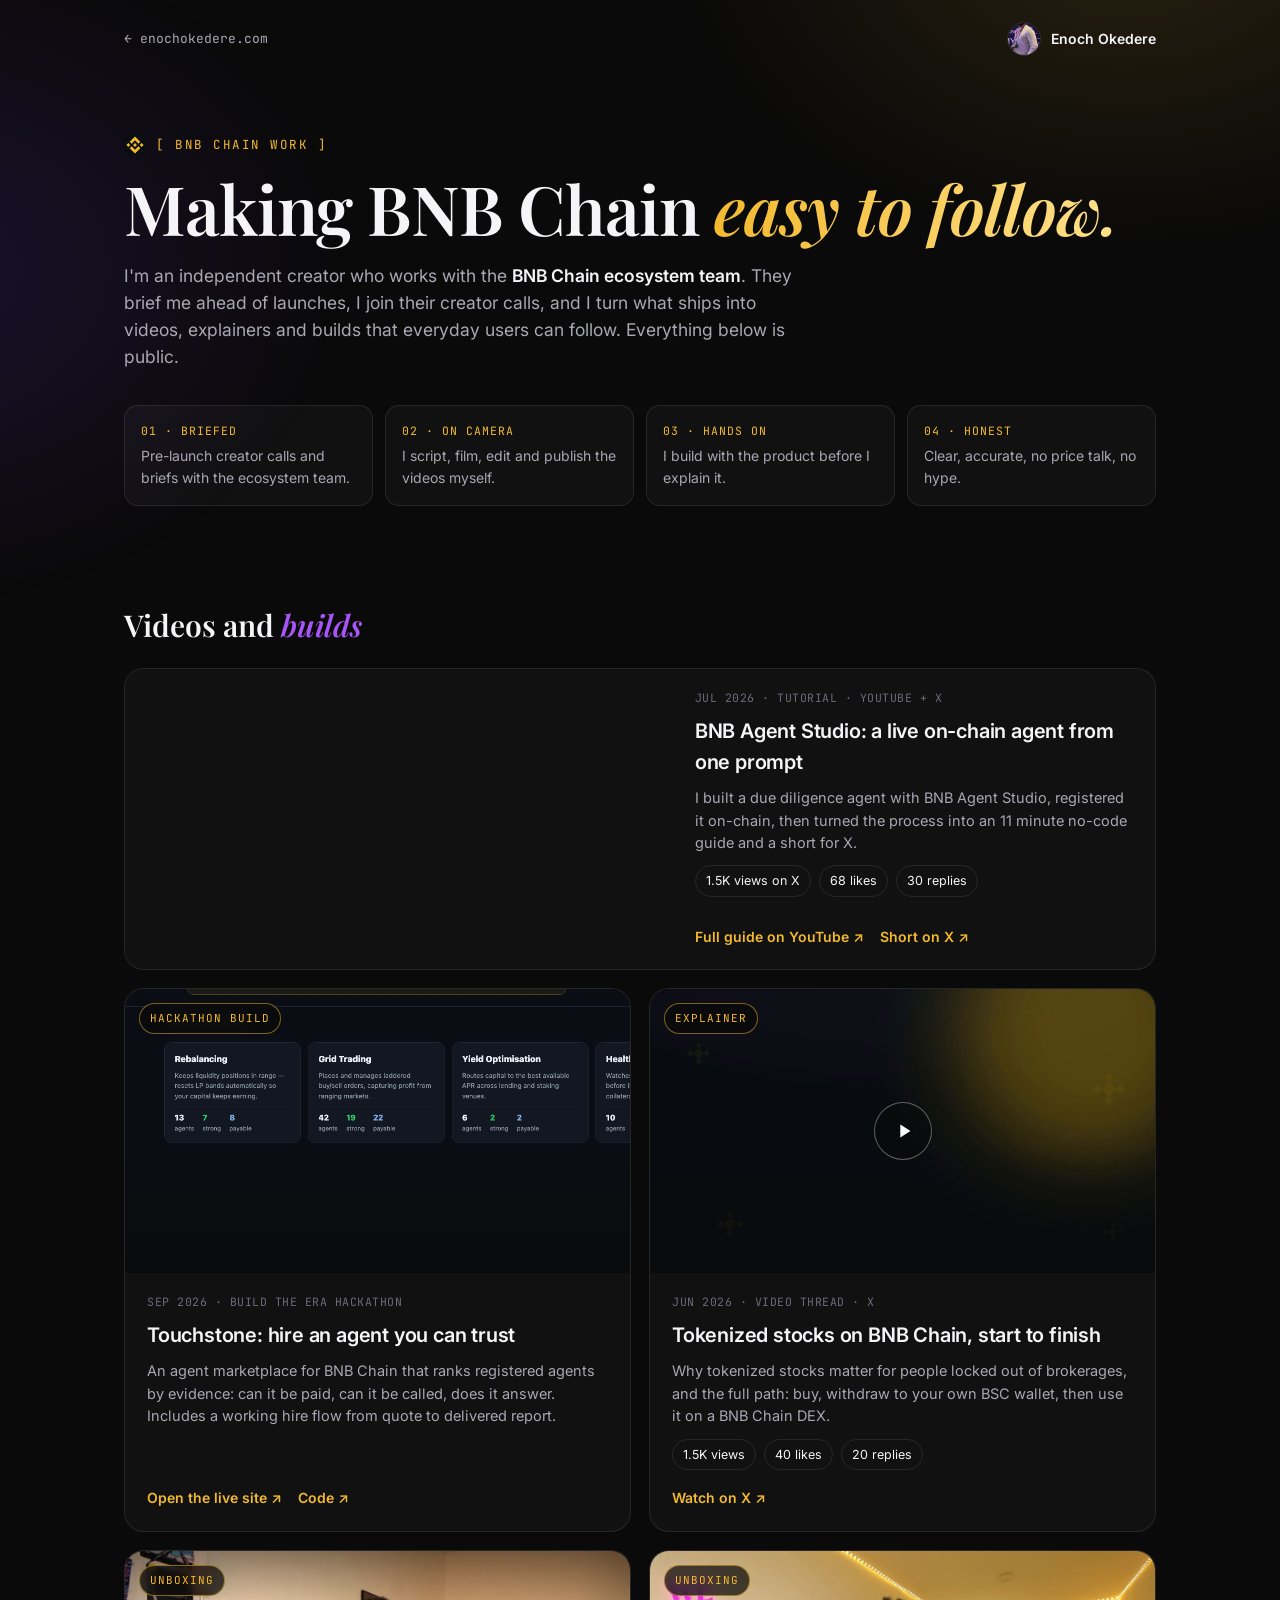
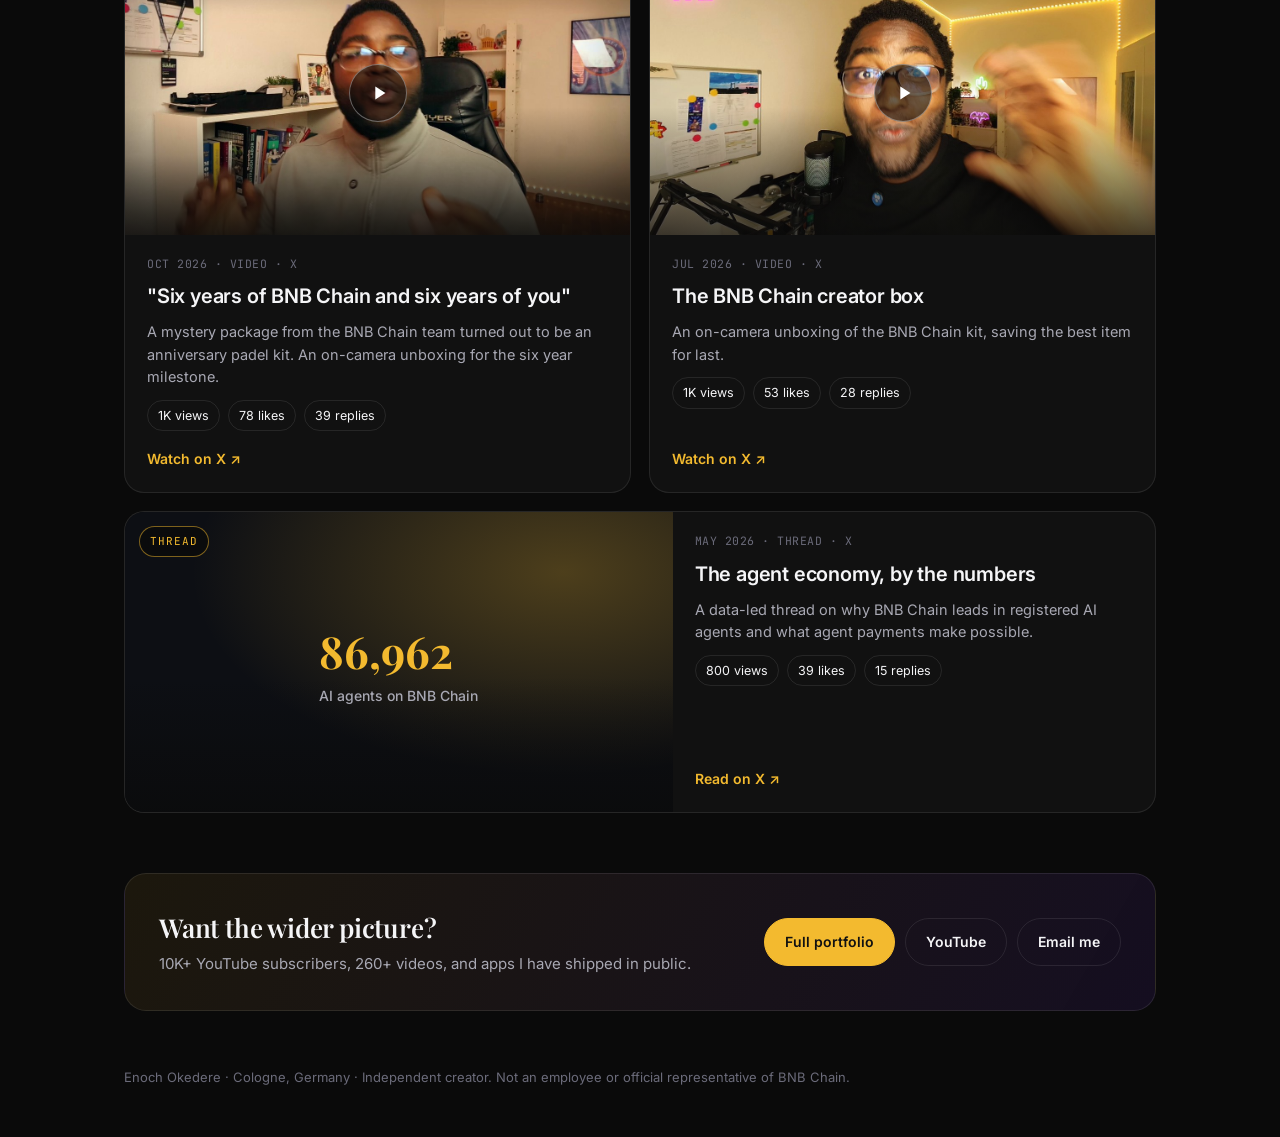
==== bnb.html @ f567ab80 "Add BNB Chain work page, refresh ecosystems Add /bnb page with BNB Chain videos, unboxings and the T" ====
<!DOCTYPE html>
<html lang="en">
<head>
  <meta charset="UTF-8" />
  <meta name="viewport" content="width=device-width, initial-scale=1.0" />
  <title>BNB Chain Work · Enoch Okedere</title>
  <meta name="description" content="Videos, explainers, unboxings and an agent marketplace Enoch Okedere has made with and for the BNB Chain ecosystem." />
  <link rel="icon" type="image/svg+xml" href="assets/favicon.svg" />
  <meta name="theme-color" content="#0a0a0a" />
  <meta property="og:title" content="BNB Chain Work · Enoch Okedere" />
  <meta property="og:description" content="Tutorials, explainers, unboxings and a hackathon build for the BNB Chain ecosystem." />
  <meta property="og:url" content="https://enochokedere.com/bnb" />
  <meta property="og:image" content="https://enochokedere.com/assets/og-card.jpg" />
  <link rel="canonical" href="https://enochokedere.com/bnb" />
  <link rel="preconnect" href="https://fonts.googleapis.com" />
  <link rel="preconnect" href="https://fonts.gstatic.com" crossorigin />
  <link href="https://fonts.googleapis.com/css2?family=Inter:wght@300;400;500;600;700&family=Playfair+Display:ital,wght@0,400;0,600;0,700;1,400;1,600;1,700&family=JetBrains+Mono:wght@400;500&display=swap" rel="stylesheet" />
  <style>
    :root { --bg:#0a0a0a; --card:rgba(255,255,255,0.03); --line:rgba(255,255,255,0.09); --text:#f5f5f7; --mute:#a8a8b3; --dim:#6b6b7a; --purple:#7C3AED; --violet:#A855F7; --gold:#F3BA2F; }
    * { box-sizing:border-box; margin:0; padding:0; }
    html { scroll-behavior:smooth; }
    body { background:var(--bg); color:var(--text); font-family:Inter,system-ui,sans-serif; line-height:1.55; -webkit-font-smoothing:antialiased; overflow-x:hidden; }
    body::before { content:""; position:fixed; inset:0; pointer-events:none; background:radial-gradient(700px 500px at 88% -8%, rgba(243,186,47,0.13), transparent 65%), radial-gradient(700px 520px at -8% 30%, rgba(124,58,237,0.16), transparent 65%); }
    a { color:inherit; text-decoration:none; }
    .wrap { position:relative; max-width:1080px; margin:0 auto; padding:0 24px; }
    .top { display:flex; justify-content:space-between; align-items:center; padding:22px 0; }
    .back { font-family:'JetBrains Mono',monospace; font-size:13px; color:var(--mute); }
    .back:hover { color:var(--text); }
    .me { display:flex; align-items:center; gap:10px; font-weight:600; font-size:14px; }
    .me img { width:34px; height:34px; border-radius:50%; object-fit:cover; border:1px solid var(--line); }
    header { padding:56px 0 34px; }
    .eyebrow { font-family:'JetBrains Mono',monospace; font-size:12.5px; letter-spacing:1.5px; color:var(--gold); text-transform:uppercase; display:flex; align-items:center; gap:10px; }
    .eyebrow img { width:22px; height:22px; border-radius:6px; }
    h1 { font-family:'Playfair Display',serif; font-weight:600; font-size:clamp(38px,6.4vw,68px); line-height:1.06; letter-spacing:-1px; margin:16px 0 18px; }
    h1 i { font-style:italic; background:linear-gradient(90deg,var(--gold),#FFE08A); -webkit-background-clip:text; background-clip:text; color:transparent; }
    .lede { max-width:680px; color:var(--mute); font-size:17.5px; }
    .lede b { color:var(--text); font-weight:600; }
    .how { display:grid; grid-template-columns:repeat(4,1fr); gap:12px; margin:34px 0 8px; }
    .how div { border:1px solid var(--line); background:var(--card); border-radius:14px; padding:16px; }
    .how span { display:block; font-family:'JetBrains Mono',monospace; font-size:11.5px; color:var(--gold); letter-spacing:1px; margin-bottom:6px; }
    .how p { font-size:14px; color:var(--mute); }
    h2 { font-family:'Playfair Display',serif; font-weight:600; font-size:30px; margin:54px 0 20px; }
    h2 i { font-style:italic; color:var(--violet); }
    .grid { display:grid; grid-template-columns:repeat(2,1fr); gap:18px; }
    .card { border:1px solid var(--line); background:var(--card); border-radius:20px; overflow:hidden; display:flex; flex-direction:column; transition:border-color .25s, transform .25s; }
    .card:hover { border-color:rgba(243,186,47,0.45); transform:translateY(-3px); }
    .card.wide { grid-column:1 / -1; flex-direction:row; }
    .card.wide .thumb { flex:1.25; aspect-ratio:auto; min-height:300px; }
    .card.wide .body { flex:1; justify-content:center; }
    .thumb { position:relative; aspect-ratio:16/9; background:#111 center/cover no-repeat; display:block; }
    .thumb iframe { position:absolute; inset:0; width:100%; height:100%; border:0; }
    .thumb::after { content:""; position:absolute; inset:0; background:linear-gradient(180deg,transparent 55%,rgba(10,10,10,0.75)); pointer-events:none; }
    .thumb.embed::after { display:none; }
    .pill { position:absolute; left:14px; top:14px; z-index:2; font-family:'JetBrains Mono',monospace; font-size:11px; letter-spacing:1px; padding:6px 10px; border-radius:999px; background:rgba(10,10,10,0.72); border:1px solid rgba(243,186,47,0.5); color:var(--gold); backdrop-filter:blur(6px); }
    .play { position:absolute; left:50%; top:50%; transform:translate(-50%,-50%); z-index:2; width:58px; height:58px; border-radius:50%; background:rgba(10,10,10,0.6); border:1px solid rgba(255,255,255,0.35); display:grid; place-items:center; }
    .play svg { width:22px; height:22px; margin-left:3px; }
    .body { padding:20px 22px 22px; display:flex; flex-direction:column; gap:9px; flex:1; }
    .meta { font-family:'JetBrains Mono',monospace; font-size:11.5px; color:var(--dim); letter-spacing:.5px; }
    h3 { font-size:20px; font-weight:600; letter-spacing:-.2px; }
    .body p { font-size:14.5px; color:var(--mute); }
    .nums { display:flex; flex-wrap:wrap; gap:8px; margin-top:2px; }
    .nums span { font-size:12.5px; padding:5px 10px; border-radius:999px; border:1px solid var(--line); color:var(--text); }
    .links { display:flex; flex-wrap:wrap; gap:16px; margin-top:auto; padding-top:8px; }
    .links a { font-size:14px; font-weight:600; color:var(--gold); }
    .links a:hover { text-decoration:underline; }
    .text-thumb { background:radial-gradient(ellipse at 80% 20%, rgba(243,186,47,0.28), transparent 60%), #0d0f14; display:grid; place-items:center; }
    .text-thumb strong { font-family:'Playfair Display',serif; font-size:44px; font-weight:700; color:var(--gold); z-index:1; }
    .text-thumb small { display:block; font-family:Inter,sans-serif; font-size:14px; font-weight:500; color:var(--mute); text-align:center; }
    .cta { margin:60px 0 30px; border:1px solid var(--line); border-radius:22px; padding:34px; background:linear-gradient(120deg, rgba(243,186,47,0.08), rgba(124,58,237,0.10)); display:flex; justify-content:space-between; align-items:center; gap:20px; flex-wrap:wrap; }
    .cta h3 { font-family:'Playfair Display',serif; font-size:26px; }
    .cta p { color:var(--mute); font-size:15px; margin-top:4px; }
    .btns { display:flex; gap:10px; flex-wrap:wrap; }
    .btn { padding:12px 20px; border-radius:999px; font-weight:600; font-size:14px; border:1px solid var(--line); }
    .btn.gold { background:var(--gold); color:#111; border-color:var(--gold); }
    footer { padding:26px 0 50px; color:var(--dim); font-size:13px; }
    @media (max-width:820px) { .grid { grid-template-columns:1fr; } .card.wide { flex-direction:column; } .card.wide .thumb { min-height:0; aspect-ratio:16/9; flex:none; } .how { grid-template-columns:1fr 1fr; } header { padding-top:30px; } }
    @media (max-width:480px) { .wrap { padding:0 16px; } .how { grid-template-columns:1fr; } }
  </style>
</head>
<body>
<div class="wrap">

  <div class="top">
    <a class="back" href="/">← enochokedere.com</a>
    <a class="me" href="https://x.com/horkays" target="_blank" rel="noopener"><img src="assets/photo.jpg" alt="" />Enoch Okedere</a>
  </div>

  <header>
    <div class="eyebrow"><img src="assets/icons/bnb.svg" alt="" />[ BNB Chain work ]</div>
    <h1>Making BNB Chain <i>easy to follow.</i></h1>
    <p class="lede">I'm an independent creator who works with the <b>BNB Chain ecosystem team</b>. They brief me ahead of launches, I join their creator calls, and I turn what ships into videos, explainers and builds that everyday users can follow. Everything below is public.</p>
    <div class="how">
      <div><span>01 · BRIEFED</span><p>Pre-launch creator calls and briefs with the ecosystem team.</p></div>
      <div><span>02 · ON CAMERA</span><p>I script, film, edit and publish the videos myself.</p></div>
      <div><span>03 · HANDS ON</span><p>I build with the product before I explain it.</p></div>
      <div><span>04 · HONEST</span><p>Clear, accurate, no price talk, no hype.</p></div>
    </div>
  </header>

  <h2>Videos and <i>builds</i></h2>
  <div class="grid">

    <article class="card wide">
      <div class="thumb embed">
        <iframe src="https://www.youtube.com/embed/j_Nj7xHRdFs" title="BNB Agent Studio: Build a Live On-Chain AI Agent With One Prompt (No Code)" allow="accelerometer; autoplay; clipboard-write; encrypted-media; gyroscope; picture-in-picture; web-share" allowfullscreen loading="lazy" referrerpolicy="strict-origin-when-cross-origin"></iframe>
      </div>
      <div class="body">
        <div class="meta">JUL 2026 · TUTORIAL · YOUTUBE + X</div>
        <h3>BNB Agent Studio: a live on-chain agent from one prompt</h3>
        <p>I built a due diligence agent with BNB Agent Studio, registered it on-chain, then turned the process into an 11 minute no-code guide and a short for X.</p>
        <div class="nums"><span>1.5K views on X</span><span>68 likes</span><span>30 replies</span></div>
        <div class="links">
          <a href="https://www.youtube.com/watch?v=j_Nj7xHRdFs" target="_blank" rel="noopener">Full guide on YouTube ↗</a>
          <a href="https://x.com/horkays/status/2072968604014830032" target="_blank" rel="noopener">Short on X ↗</a>
        </div>
      </div>
    </article>

    <article class="card">
      <a class="thumb" href="https://horkays-degen.github.io/touchstone/" target="_blank" rel="noopener" style="background-image:url('assets/icons/touchstone-landing.png'); background-position:22% 0;">
        <span class="pill">HACKATHON BUILD</span>
      </a>
      <div class="body">
        <div class="meta">SEP 2026 · BUILD THE ERA HACKATHON</div>
        <h3>Touchstone: hire an agent you can trust</h3>
        <p>An agent marketplace for BNB Chain that ranks registered agents by evidence: can it be paid, can it be called, does it answer. Includes a working hire flow from quote to delivered report.</p>
        <div class="links">
          <a href="https://horkays-degen.github.io/touchstone/" target="_blank" rel="noopener">Open the live site ↗</a>
          <a href="https://github.com/Horkays-Degen/touchstone" target="_blank" rel="noopener">Code ↗</a>
        </div>
      </div>
    </article>

    <article class="card">
      <a class="thumb" href="https://x.com/horkays/status/2067191156786577630" target="_blank" rel="noopener" style="background-image:url('assets/bnb/bstocks.jpg');">
        <span class="pill">EXPLAINER</span>
        <span class="play"><svg viewBox="0 0 24 24" fill="#fff"><path d="M8 5v14l11-7z"/></svg></span>
      </a>
      <div class="body">
        <div class="meta">JUN 2026 · VIDEO THREAD · X</div>
        <h3>Tokenized stocks on BNB Chain, start to finish</h3>
        <p>Why tokenized stocks matter for people locked out of brokerages, and the full path: buy, withdraw to your own BSC wallet, then use it on a BNB Chain DEX.</p>
        <div class="nums"><span>1.5K views</span><span>40 likes</span><span>20 replies</span></div>
        <div class="links"><a href="https://x.com/horkays/status/2067191156786577630" target="_blank" rel="noopener">Watch on X ↗</a></div>
      </div>
    </article>

    <article class="card">
      <a class="thumb" href="https://x.com/horkays/status/2109613200123498593" target="_blank" rel="noopener" style="background-image:url('assets/bnb/padel-kit.jpg');">
        <span class="pill">UNBOXING</span>
        <span class="play"><svg viewBox="0 0 24 24" fill="#fff"><path d="M8 5v14l11-7z"/></svg></span>
      </a>
      <div class="body">
        <div class="meta">OCT 2026 · VIDEO · X</div>
        <h3>"Six years of BNB Chain and six years of you"</h3>
        <p>A mystery package from the BNB Chain team turned out to be an anniversary padel kit. An on-camera unboxing for the six year milestone.</p>
        <div class="nums"><span>1K views</span><span>78 likes</span><span>39 replies</span></div>
        <div class="links"><a href="https://x.com/horkays/status/2109613200123498593" target="_blank" rel="noopener">Watch on X ↗</a></div>
      </div>
    </article>

    <article class="card">
      <a class="thumb" href="https://x.com/horkays/status/2075117824104681757" target="_blank" rel="noopener" style="background-image:url('assets/bnb/unboxing.jpg');">
        <span class="pill">UNBOXING</span>
        <span class="play"><svg viewBox="0 0 24 24" fill="#fff"><path d="M8 5v14l11-7z"/></svg></span>
      </a>
      <div class="body">
        <div class="meta">JUL 2026 · VIDEO · X</div>
        <h3>The BNB Chain creator box</h3>
        <p>An on-camera unboxing of the BNB Chain kit, saving the best item for last.</p>
        <div class="nums"><span>1K views</span><span>53 likes</span><span>28 replies</span></div>
        <div class="links"><a href="https://x.com/horkays/status/2075117824104681757" target="_blank" rel="noopener">Watch on X ↗</a></div>
      </div>
    </article>

    <article class="card wide">
      <a class="thumb text-thumb" href="https://x.com/horkays/status/2056751733473190088" target="_blank" rel="noopener">
        <span class="pill">THREAD</span>
        <strong>86,962<small>AI agents on BNB Chain</small></strong>
      </a>
      <div class="body">
        <div class="meta">MAY 2026 · THREAD · X</div>
        <h3>The agent economy, by the numbers</h3>
        <p>A data-led thread on why BNB Chain leads in registered AI agents and what agent payments make possible.</p>
        <div class="nums"><span>800 views</span><span>39 likes</span><span>15 replies</span></div>
        <div class="links"><a href="https://x.com/horkays/status/2056751733473190088" target="_blank" rel="noopener">Read on X ↗</a></div>
      </div>
    </article>

  </div>

  <div class="cta">
    <div>
      <h3>Want the wider picture?</h3>
      <p>10K+ YouTube subscribers, 260+ videos, and apps I have shipped in public.</p>
    </div>
    <div class="btns">
      <a class="btn gold" href="/">Full portfolio</a>
      <a class="btn" href="https://www.youtube.com/@enochokedere" target="_blank" rel="noopener">YouTube</a>
      <a class="btn" href="mailto:okedereenoch@gmail.com">Email me</a>
    </div>
  </div>

  <footer>Enoch Okedere · Cologne, Germany · Independent creator. Not an employee or official representative of BNB Chain.</footer>
</div>
</body>
</html>
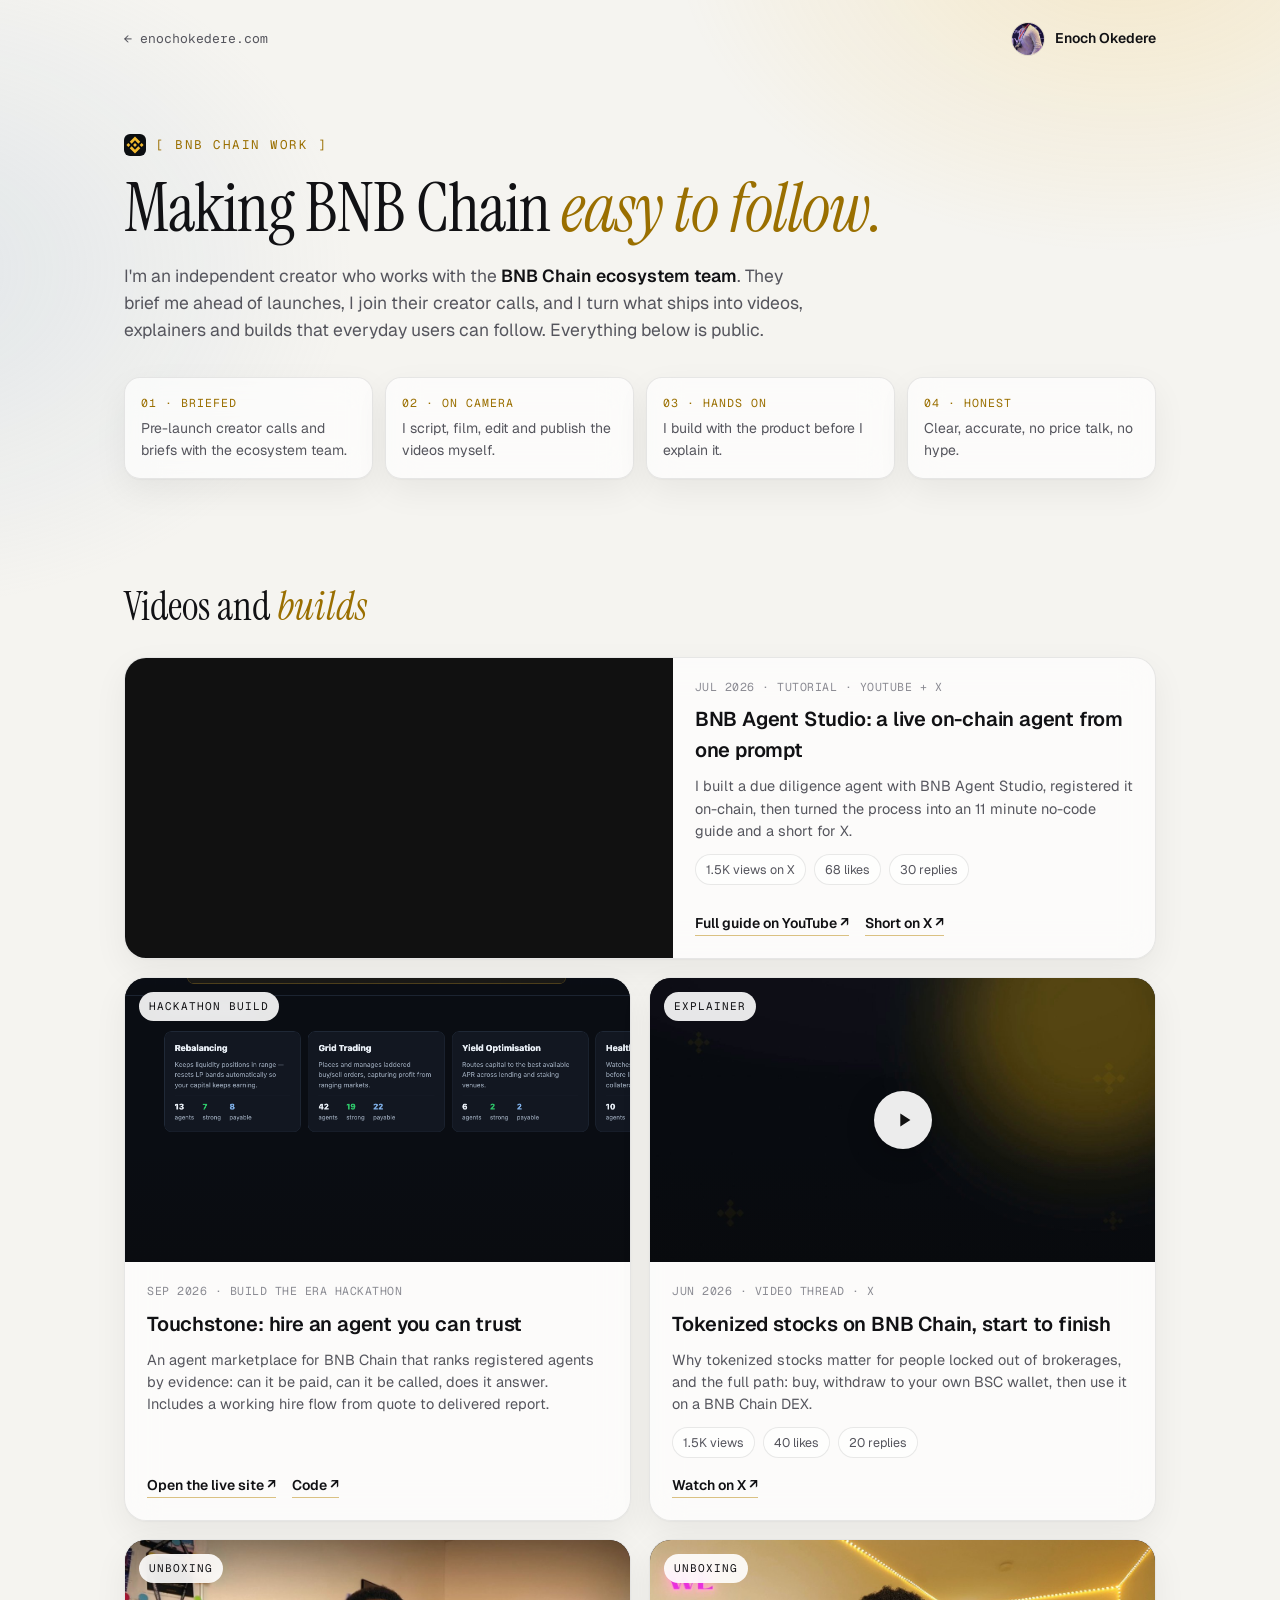
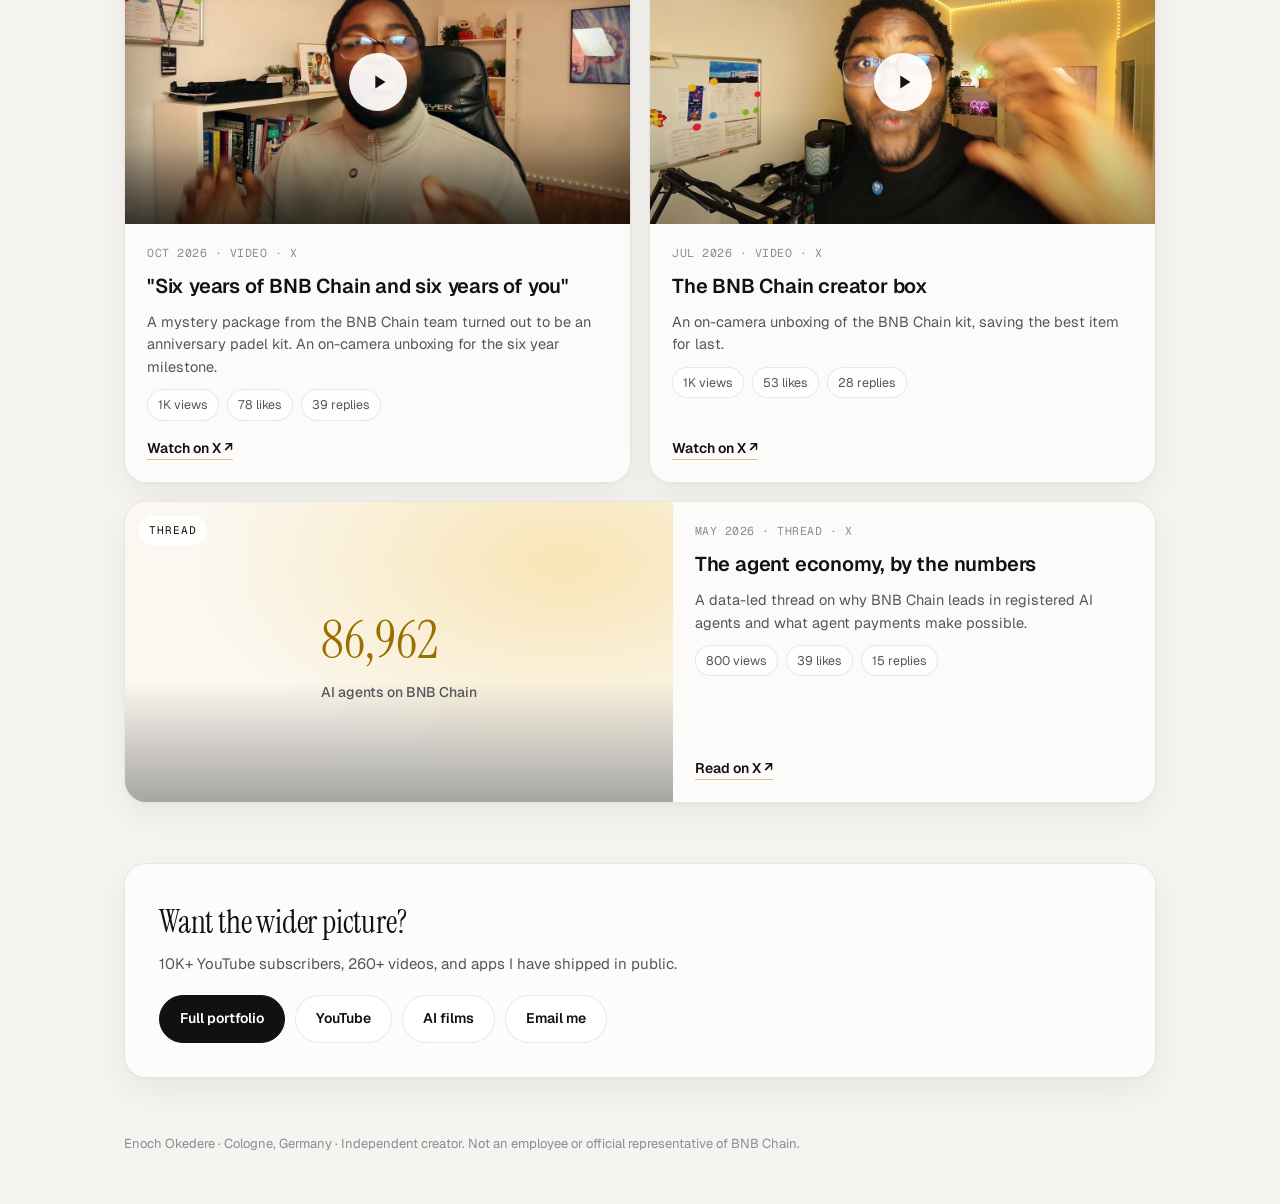
==== commit 303a0543: "Ivory and ink redesign, AI films page, Solana Breakpoint vlog - Replace the purple theme with warm w" ====
--- a/bnb.html
+++ b/bnb.html
@@ -6,72 +6,73 @@
   <title>BNB Chain Work · Enoch Okedere</title>
   <meta name="description" content="Videos, explainers, unboxings and an agent marketplace Enoch Okedere has made with and for the BNB Chain ecosystem." />
   <link rel="icon" type="image/svg+xml" href="assets/favicon.svg" />
-  <meta name="theme-color" content="#0a0a0a" />
+  <meta name="theme-color" content="#f5f4f0" />
   <meta property="og:title" content="BNB Chain Work · Enoch Okedere" />
   <meta property="og:description" content="Tutorials, explainers, unboxings and a hackathon build for the BNB Chain ecosystem." />
   <meta property="og:url" content="https://enochokedere.com/bnb" />
-  <meta property="og:image" content="https://enochokedere.com/assets/og-card.jpg" />
+  <meta property="og:image" content="https://enochokedere.com/assets/og-card.jpg?v=2" />
   <link rel="canonical" href="https://enochokedere.com/bnb" />
   <link rel="preconnect" href="https://fonts.googleapis.com" />
   <link rel="preconnect" href="https://fonts.gstatic.com" crossorigin />
-  <link href="https://fonts.googleapis.com/css2?family=Inter:wght@300;400;500;600;700&family=Playfair+Display:ital,wght@0,400;0,600;0,700;1,400;1,600;1,700&family=JetBrains+Mono:wght@400;500&display=swap" rel="stylesheet" />
+  <link href="https://fonts.googleapis.com/css2?family=Geist:wght@300;400;500;600;700&family=Geist+Mono:wght@400;500&family=Instrument+Serif:ital@0;1&display=swap" rel="stylesheet" />
   <style>
-    :root { --bg:#0a0a0a; --card:rgba(255,255,255,0.03); --line:rgba(255,255,255,0.09); --text:#f5f5f7; --mute:#a8a8b3; --dim:#6b6b7a; --purple:#7C3AED; --violet:#A855F7; --gold:#F3BA2F; }
+    :root { --bg:#f5f4f0; --card:rgba(255,255,255,0.66); --line:rgba(17,17,20,0.09); --text:#111114; --mute:#55555d; --dim:#8b8b93; --ink:#111114; --gold:#F3BA2F; --gold-d:#9a6f00; --shadow:0 1px 2px rgba(17,17,20,0.04), 0 12px 34px rgba(17,17,20,0.06); }
     * { box-sizing:border-box; margin:0; padding:0; }
     html { scroll-behavior:smooth; }
-    body { background:var(--bg); color:var(--text); font-family:Inter,system-ui,sans-serif; line-height:1.55; -webkit-font-smoothing:antialiased; overflow-x:hidden; }
-    body::before { content:""; position:fixed; inset:0; pointer-events:none; background:radial-gradient(700px 500px at 88% -8%, rgba(243,186,47,0.13), transparent 65%), radial-gradient(700px 520px at -8% 30%, rgba(124,58,237,0.16), transparent 65%); }
+    body { background:var(--bg); color:var(--text); font-family:Geist,Inter,system-ui,sans-serif; line-height:1.55; -webkit-font-smoothing:antialiased; overflow-x:hidden; }
+    body::before { content:""; position:fixed; inset:0; pointer-events:none; background:radial-gradient(700px 500px at 88% -8%, rgba(243,186,47,0.20), transparent 65%), radial-gradient(700px 520px at -8% 30%, rgba(170,190,215,0.26), transparent 65%); }
     a { color:inherit; text-decoration:none; }
     .wrap { position:relative; max-width:1080px; margin:0 auto; padding:0 24px; }
     .top { display:flex; justify-content:space-between; align-items:center; padding:22px 0; }
-    .back { font-family:'JetBrains Mono',monospace; font-size:13px; color:var(--mute); }
+    .back { font-family:'Geist Mono',monospace; font-size:13px; color:var(--mute); }
     .back:hover { color:var(--text); }
     .me { display:flex; align-items:center; gap:10px; font-weight:600; font-size:14px; }
     .me img { width:34px; height:34px; border-radius:50%; object-fit:cover; border:1px solid var(--line); }
+    .wrap { z-index:1; }
     header { padding:56px 0 34px; }
-    .eyebrow { font-family:'JetBrains Mono',monospace; font-size:12.5px; letter-spacing:1.5px; color:var(--gold); text-transform:uppercase; display:flex; align-items:center; gap:10px; }
+    .eyebrow { font-family:'Geist Mono',monospace; font-size:12.5px; letter-spacing:1.5px; color:var(--gold-d); text-transform:uppercase; display:flex; align-items:center; gap:10px; }
     .eyebrow img { width:22px; height:22px; border-radius:6px; }
-    h1 { font-family:'Playfair Display',serif; font-weight:600; font-size:clamp(38px,6.4vw,68px); line-height:1.06; letter-spacing:-1px; margin:16px 0 18px; }
-    h1 i { font-style:italic; background:linear-gradient(90deg,var(--gold),#FFE08A); -webkit-background-clip:text; background-clip:text; color:transparent; }
+    h1 { font-family:'Instrument Serif',Georgia,serif; font-weight:400; font-size:clamp(38px,6.4vw,68px); line-height:1.06; letter-spacing:-1px; margin:16px 0 18px; }
+    h1 i { font-style:italic; color:var(--gold-d); }
     .lede { max-width:680px; color:var(--mute); font-size:17.5px; }
     .lede b { color:var(--text); font-weight:600; }
     .how { display:grid; grid-template-columns:repeat(4,1fr); gap:12px; margin:34px 0 8px; }
-    .how div { border:1px solid var(--line); background:var(--card); border-radius:14px; padding:16px; }
-    .how span { display:block; font-family:'JetBrains Mono',monospace; font-size:11.5px; color:var(--gold); letter-spacing:1px; margin-bottom:6px; }
+    .how div { border:1px solid var(--line); background:var(--card); backdrop-filter:blur(16px); -webkit-backdrop-filter:blur(16px); border-radius:16px; padding:16px; box-shadow:var(--shadow); }
+    .how span { display:block; font-family:'Geist Mono',monospace; font-size:11.5px; color:var(--gold-d); letter-spacing:1px; margin-bottom:6px; }
     .how p { font-size:14px; color:var(--mute); }
-    h2 { font-family:'Playfair Display',serif; font-weight:600; font-size:30px; margin:54px 0 20px; }
-    h2 i { font-style:italic; color:var(--violet); }
+    h2 { font-family:'Instrument Serif',Georgia,serif; font-weight:400; font-size:40px; margin:54px 0 20px; }
+    h2 i { font-style:italic; color:var(--gold-d); }
     .grid { display:grid; grid-template-columns:repeat(2,1fr); gap:18px; }
-    .card { border:1px solid var(--line); background:var(--card); border-radius:20px; overflow:hidden; display:flex; flex-direction:column; transition:border-color .25s, transform .25s; }
-    .card:hover { border-color:rgba(243,186,47,0.45); transform:translateY(-3px); }
+    .card { border:1px solid var(--line); background:var(--card); backdrop-filter:blur(16px); -webkit-backdrop-filter:blur(16px); box-shadow:var(--shadow); border-radius:22px; overflow:hidden; display:flex; flex-direction:column; transition:border-color .25s, transform .25s; }
+    .card:hover { border-color:rgba(184,134,11,0.45); transform:translateY(-3px); }
     .card.wide { grid-column:1 / -1; flex-direction:row; }
     .card.wide .thumb { flex:1.25; aspect-ratio:auto; min-height:300px; }
     .card.wide .body { flex:1; justify-content:center; }
     .thumb { position:relative; aspect-ratio:16/9; background:#111 center/cover no-repeat; display:block; }
     .thumb iframe { position:absolute; inset:0; width:100%; height:100%; border:0; }
-    .thumb::after { content:""; position:absolute; inset:0; background:linear-gradient(180deg,transparent 55%,rgba(10,10,10,0.75)); pointer-events:none; }
+    .thumb::after { content:""; position:absolute; inset:0; background:linear-gradient(180deg,transparent 60%,rgba(10,10,10,0.35)); pointer-events:none; }
     .thumb.embed::after { display:none; }
-    .pill { position:absolute; left:14px; top:14px; z-index:2; font-family:'JetBrains Mono',monospace; font-size:11px; letter-spacing:1px; padding:6px 10px; border-radius:999px; background:rgba(10,10,10,0.72); border:1px solid rgba(243,186,47,0.5); color:var(--gold); backdrop-filter:blur(6px); }
-    .play { position:absolute; left:50%; top:50%; transform:translate(-50%,-50%); z-index:2; width:58px; height:58px; border-radius:50%; background:rgba(10,10,10,0.6); border:1px solid rgba(255,255,255,0.35); display:grid; place-items:center; }
+    .pill { position:absolute; left:14px; top:14px; z-index:2; font-family:'Geist Mono',monospace; font-size:11px; letter-spacing:1px; padding:6px 10px; border-radius:999px; background:rgba(255,255,255,0.9); color:var(--ink); backdrop-filter:blur(6px); }
+    .play { position:absolute; left:50%; top:50%; transform:translate(-50%,-50%); z-index:2; width:58px; height:58px; border-radius:50%; background:rgba(255,255,255,0.92); display:grid; place-items:center; box-shadow:0 8px 28px rgba(0,0,0,0.25); }
     .play svg { width:22px; height:22px; margin-left:3px; }
     .body { padding:20px 22px 22px; display:flex; flex-direction:column; gap:9px; flex:1; }
-    .meta { font-family:'JetBrains Mono',monospace; font-size:11.5px; color:var(--dim); letter-spacing:.5px; }
+    .meta { font-family:'Geist Mono',monospace; font-size:11.5px; color:var(--dim); letter-spacing:.5px; }
     h3 { font-size:20px; font-weight:600; letter-spacing:-.2px; }
     .body p { font-size:14.5px; color:var(--mute); }
     .nums { display:flex; flex-wrap:wrap; gap:8px; margin-top:2px; }
-    .nums span { font-size:12.5px; padding:5px 10px; border-radius:999px; border:1px solid var(--line); color:var(--text); }
+    .nums span { font-size:12.5px; padding:5px 10px; border-radius:999px; border:1px solid var(--line); color:var(--mute); background:rgba(255,255,255,0.6); }
     .links { display:flex; flex-wrap:wrap; gap:16px; margin-top:auto; padding-top:8px; }
-    .links a { font-size:14px; font-weight:600; color:var(--gold); }
-    .links a:hover { text-decoration:underline; }
-    .text-thumb { background:radial-gradient(ellipse at 80% 20%, rgba(243,186,47,0.28), transparent 60%), #0d0f14; display:grid; place-items:center; }
-    .text-thumb strong { font-family:'Playfair Display',serif; font-size:44px; font-weight:700; color:var(--gold); z-index:1; }
-    .text-thumb small { display:block; font-family:Inter,sans-serif; font-size:14px; font-weight:500; color:var(--mute); text-align:center; }
-    .cta { margin:60px 0 30px; border:1px solid var(--line); border-radius:22px; padding:34px; background:linear-gradient(120deg, rgba(243,186,47,0.08), rgba(124,58,237,0.10)); display:flex; justify-content:space-between; align-items:center; gap:20px; flex-wrap:wrap; }
-    .cta h3 { font-family:'Playfair Display',serif; font-size:26px; }
+    .links a { font-size:14px; font-weight:600; color:var(--ink); border-bottom:1px solid rgba(184,134,11,0.5); }
+    .links a:hover { color:var(--gold-d); }
+    .text-thumb { background:radial-gradient(ellipse at 80% 20%, rgba(243,186,47,0.30), transparent 60%), #fbf8f1; display:grid; place-items:center; }
+    .text-thumb strong { font-family:'Instrument Serif',Georgia,serif; font-size:52px; font-weight:400; color:var(--gold-d); z-index:1; }
+    .text-thumb small { display:block; font-family:Geist,Inter,sans-serif; font-size:14px; font-weight:500; color:var(--mute); text-align:center; }
+    .cta { margin:60px 0 30px; border:1px solid var(--line); border-radius:22px; padding:34px; background:rgba(255,255,255,0.72); backdrop-filter:blur(18px); -webkit-backdrop-filter:blur(18px); box-shadow:var(--shadow); display:flex; justify-content:space-between; align-items:center; gap:20px; flex-wrap:wrap; }
+    .cta h3 { font-family:'Instrument Serif',Georgia,serif; font-weight:400; font-size:32px; }
     .cta p { color:var(--mute); font-size:15px; margin-top:4px; }
     .btns { display:flex; gap:10px; flex-wrap:wrap; }
-    .btn { padding:12px 20px; border-radius:999px; font-weight:600; font-size:14px; border:1px solid var(--line); }
-    .btn.gold { background:var(--gold); color:#111; border-color:var(--gold); }
+    .btn { padding:12px 20px; border-radius:999px; font-weight:600; font-size:14px; border:1px solid var(--line); background:rgba(255,255,255,0.8); }
+    .btn.gold { background:var(--ink); color:#fff; border-color:var(--ink); }
     footer { padding:26px 0 50px; color:var(--dim); font-size:13px; }
     @media (max-width:820px) { .grid { grid-template-columns:1fr; } .card.wide { flex-direction:column; } .card.wide .thumb { min-height:0; aspect-ratio:16/9; flex:none; } .how { grid-template-columns:1fr 1fr; } header { padding-top:30px; } }
     @media (max-width:480px) { .wrap { padding:0 16px; } .how { grid-template-columns:1fr; } }
@@ -134,7 +135,7 @@
     <article class="card">
       <a class="thumb" href="https://x.com/horkays/status/2067191156786577630" target="_blank" rel="noopener" style="background-image:url('assets/bnb/bstocks.jpg');">
         <span class="pill">EXPLAINER</span>
-        <span class="play"><svg viewBox="0 0 24 24" fill="#fff"><path d="M8 5v14l11-7z"/></svg></span>
+        <span class="play"><svg viewBox="0 0 24 24" fill="#111"><path d="M8 5v14l11-7z"/></svg></span>
       </a>
       <div class="body">
         <div class="meta">JUN 2026 · VIDEO THREAD · X</div>
@@ -148,7 +149,7 @@
     <article class="card">
       <a class="thumb" href="https://x.com/horkays/status/2109613200123498593" target="_blank" rel="noopener" style="background-image:url('assets/bnb/padel-kit.jpg');">
         <span class="pill">UNBOXING</span>
-        <span class="play"><svg viewBox="0 0 24 24" fill="#fff"><path d="M8 5v14l11-7z"/></svg></span>
+        <span class="play"><svg viewBox="0 0 24 24" fill="#111"><path d="M8 5v14l11-7z"/></svg></span>
       </a>
       <div class="body">
         <div class="meta">OCT 2026 · VIDEO · X</div>
@@ -162,7 +163,7 @@
     <article class="card">
       <a class="thumb" href="https://x.com/horkays/status/2075117824104681757" target="_blank" rel="noopener" style="background-image:url('assets/bnb/unboxing.jpg');">
         <span class="pill">UNBOXING</span>
-        <span class="play"><svg viewBox="0 0 24 24" fill="#fff"><path d="M8 5v14l11-7z"/></svg></span>
+        <span class="play"><svg viewBox="0 0 24 24" fill="#111"><path d="M8 5v14l11-7z"/></svg></span>
       </a>
       <div class="body">
         <div class="meta">JUL 2026 · VIDEO · X</div>
@@ -197,6 +198,7 @@
     <div class="btns">
       <a class="btn gold" href="/">Full portfolio</a>
       <a class="btn" href="https://www.youtube.com/@enochokedere" target="_blank" rel="noopener">YouTube</a>
+      <a class="btn" href="/ai">AI films</a>
       <a class="btn" href="mailto:okedereenoch@gmail.com">Email me</a>
     </div>
   </div>
